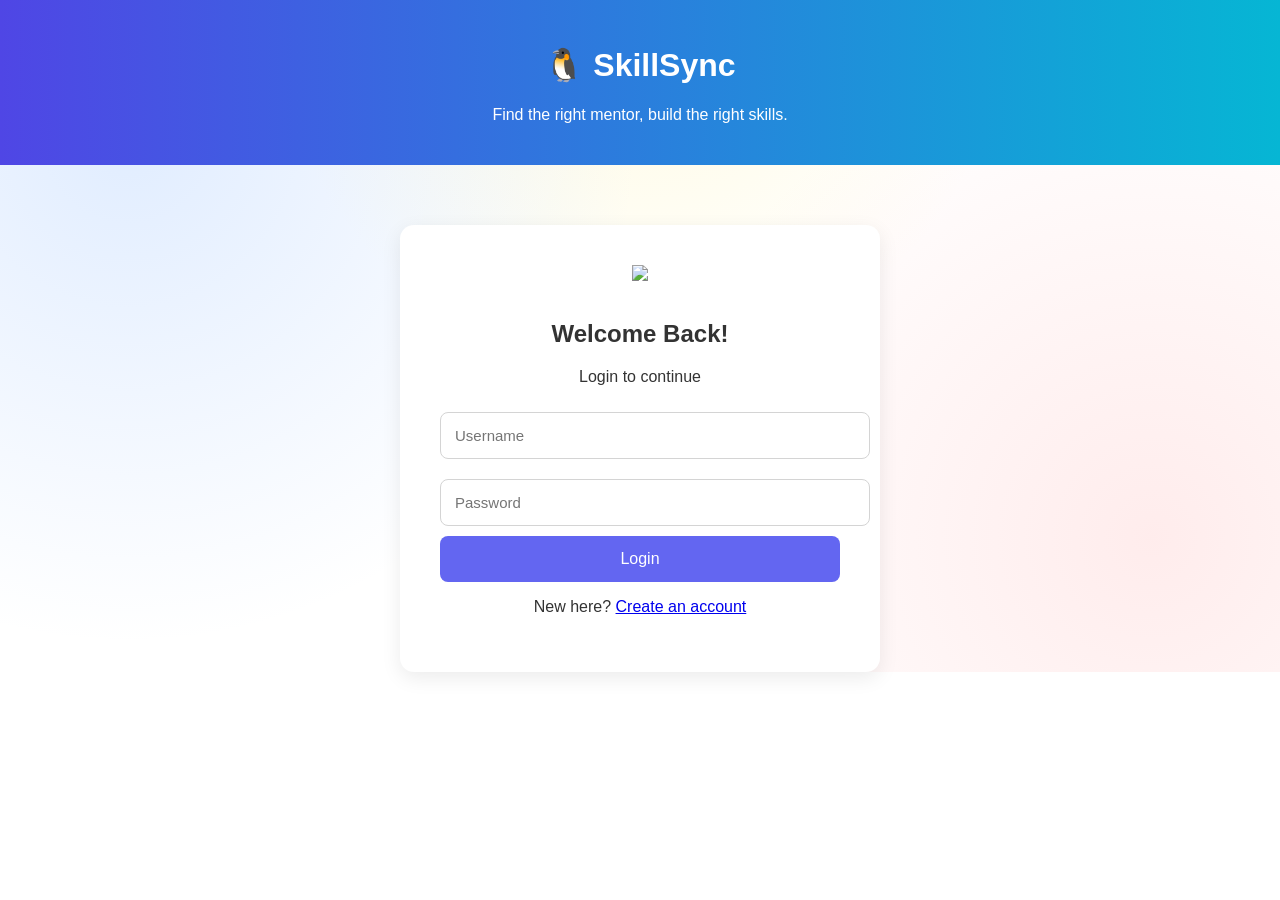
==== frontend/index.html @ cc206af9 "full stack" ====
<!DOCTYPE html>
<html lang="en">
<head>
    <meta charset="UTF-8">
    <title>SkillSync — Login</title>
    <link rel="stylesheet" href="style.css">
</head>

<body class="bg-pattern">

<header class="topbar">
    <h1>🐧 SkillSync</h1>
    <p class="tagline">Find the right mentor, build the right skills.</p>
</header>

<div class="container">
    <div class="auth-card">

        <img src="https://i.imgur.com/Y6bZf0v.png" class="mascot">

        <h2>Welcome Back!</h2>
        <p class="subtitle">Login to continue</p>

        <form id="loginForm">
            <input id="username" type="text" placeholder="Username" class="input-field">
            <input id="password" type="password" placeholder="Password" class="input-field">

            <button type="submit" class="btn primary-btn">Login</button>
        </form>

        <p class="switch-text">
            New here? <a href="#" class="link">Create an account</a>
        </p>
    </div>
</div>

<script>
// ------------------- LOGIN LOGIC -------------------
document.getElementById("loginForm").addEventListener("submit", async (e) => {
    e.preventDefault();

    const username = document.getElementById("username").value.trim();
    const password = document.getElementById("password").value.trim();

    const res = await fetch("http://127.0.0.1:8000/users/login", {
        method: "POST",
        headers: {"Content-Type": "application/json"},
        body: JSON.stringify({ username, password })
    });

    const data = await res.json();

    if (!res.ok) {
        alert(data.detail || "Login failed");
        return;
    }

    // Save details
    localStorage.setItem("token", data.token);
    localStorage.setItem("username", data.username);
    localStorage.setItem("role", data.role);

    window.location.href = "dashboard.html";
});
</script>

</body>
</html>
---- frontend/style.css ----
/* ========================
   GLOBAL + BACKGROUND
========================= */

body {
    margin: 0;
    font-family: "Segoe UI", sans-serif;
    color: #333;
}

/* Light geometric background pattern */
.bg-pattern {
    background: linear-gradient(135deg, #eef7ff, #ffffff);
    background-image:
        radial-gradient(circle at 10% 20%, rgba(134, 182, 255, 0.25) 0, transparent 40%),
        radial-gradient(circle at 90% 80%, rgba(255, 180, 180, 0.25) 0, transparent 40%),
        radial-gradient(circle at 50% 0%, rgba(255, 237, 134, 0.25) 0, transparent 40%);
    background-repeat: no-repeat;
}

/* ========================
   TOP BAR
========================= */
.topbar {
    background: linear-gradient(to right, #4f46e5, #06b6d4);
    padding: 25px;
    text-align: center;
    color: white;
    position: relative;
}

.logout-btn {
    position: absolute;
    top: 25px;
    right: 30px;
    padding: 8px 16px;
    border: none;
    background: #ef4444;
    color: white;
    border-radius: 8px;
    cursor: pointer;
}

/* ========================
   AUTH CARD
========================= */

.container {
    display: flex;
    justify-content: center;
    margin-top: 60px;
}

.auth-card {
    width: 400px;
    background: white;
    padding: 40px;
    border-radius: 14px;
    box-shadow: 0 6px 20px rgba(0,0,0,0.08);
    text-align: center;
}

.mascot {
    width: 120px;
    margin-bottom: 15px;
}

.role-selector {
    display: flex;
    justify-content: center;
    gap: 15px;
    margin-bottom: 20px;
}

.role-btn {
    padding: 10px 20px;
    border-radius: 8px;
    border: none;
    background: #e0e7ff;
    cursor: pointer;
    font-size: 14px;
}

.role-btn:hover {
    background: #c7d2fe;
}

/* Inputs */
.input-field {
    width: 100%;
    padding: 14px;
    margin: 10px 0;
    border-radius: 8px;
    border: 1px solid #d4d4d4;
    font-size: 15px;
}

/* Buttons */
.btn {
    width: 100%;
    padding: 14px;
    border-radius: 8px;
    border: none;
    cursor: pointer;
    font-size: 16px;
}

.primary-btn {
    background: #6366f1;
    color: white;
}

.primary-btn:hover {
    background: #4f46e5;
}

/* ========================
   DASHBOARD
========================= */

.mascot-small {
    width: 90px;
    display: block;
    margin: 0 auto 15px auto;
}

.welcome-section {
    text-align: center;
    margin-top: 40px;
}

.dashboard-grid {
    display: grid;
    grid-template-columns: repeat(auto-fit, minmax(320px, 1fr));
    padding: 30px;
    gap: 25px;
}

.dash-card {
    background: white;
    padding: 25px;
    border-radius: 14px;
    box-shadow: 0 8px 24px rgba(0,0,0,0.08);
}

.card-title {
    font-size: 22px;
}

.list {
    list-style: none;
    padding: 0;
}

.list-item {
    background: #f1f5f9;
    padding: 12px;
    border-radius: 8px;
    margin-bottom: 8px;
}

/* Dropdown */
.dropdown {
    appearance: none;
    background-image: url("https://cdn-icons-png.flaticon.com/512/2985/2985150.png");
    background-size: 18px;
    background-repeat: no-repeat;
    background-position: 95% center;
}
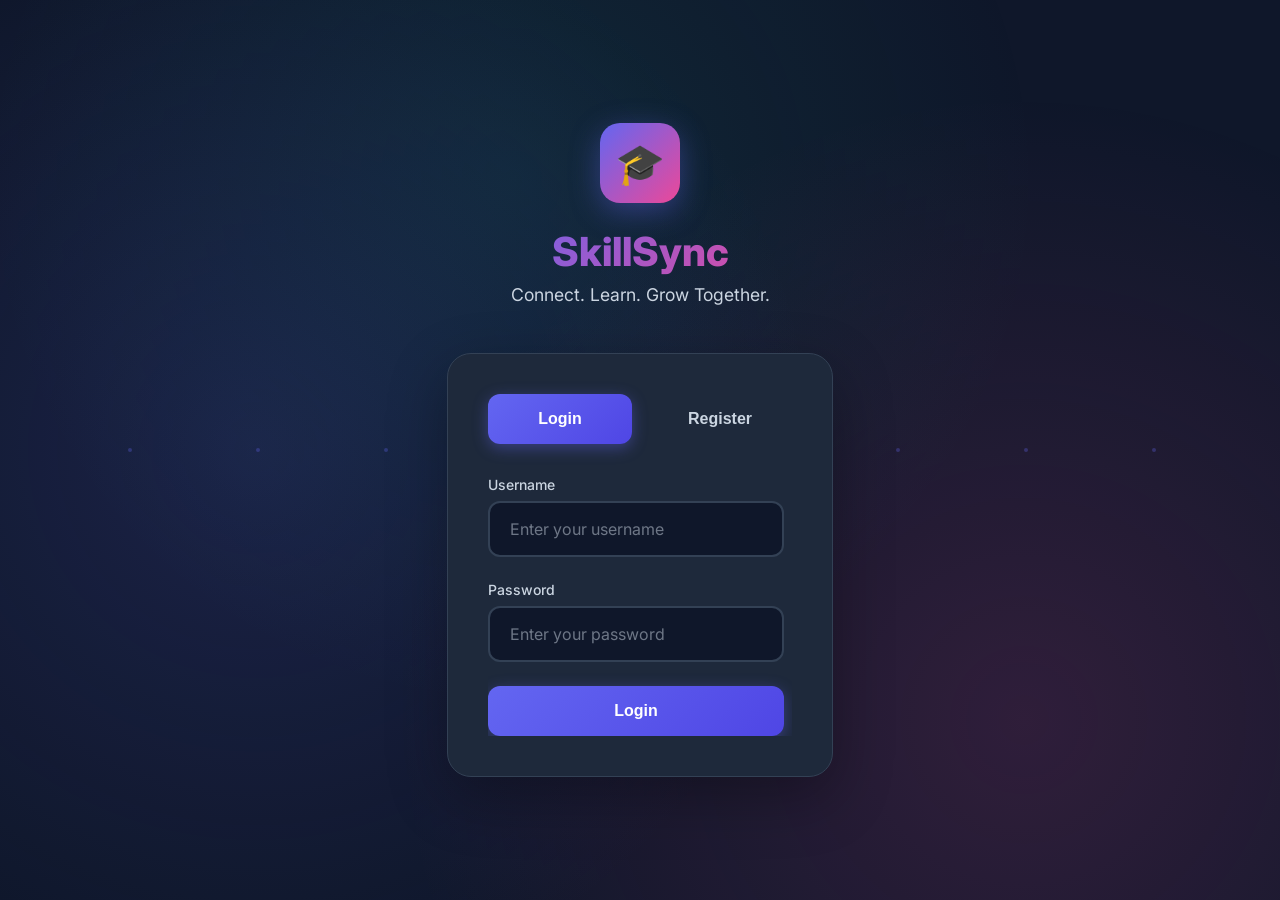
==== commit a700ff43: "new ui" ====
--- a/frontend/index.html
+++ b/frontend/index.html
@@ -1,68 +1,630 @@
 <!DOCTYPE html>
 <html lang="en">
 <head>
-    <meta charset="UTF-8">
-    <title>SkillSync — Login</title>
-    <link rel="stylesheet" href="style.css">
+  <meta charset="UTF-8">
+  <meta name="viewport" content="width=device-width, initial-scale=1.0">
+  <title>SkillSync - Login & Register</title>
+  <style>
+    @import url('https://fonts.googleapis.com/css2?family=Inter:wght@300;400;500;600;700;800&display=swap');
+    
+    * {
+      margin: 0;
+      padding: 0;
+      box-sizing: border-box;
+    }
+    
+    html, body {
+      margin: 0;
+      padding: 0;
+      overflow-y: auto;
+    }
+
+    .auth-card,
+    .auth-section {
+      height: auto;
+      max-height: none;
+    }
+    
+    :root {
+      --primary: #6366f1;
+      --primary-dark: #4f46e5;
+      --secondary: #ec4899;
+      --accent: #14b8a6;
+      --bg-dark: #0f172a;
+      --bg-card: #1e293b;
+      --bg-card-hover: #334155;
+      --text-primary: #f8fafc;
+      --text-secondary: #cbd5e1;
+      --border: #334155;
+      --success: #10b981;
+      --danger: #ef4444;
+    }
+    
+    body {
+      font-family: 'Inter', sans-serif;
+      background: var(--bg-dark);
+      color: var(--text-primary);
+      min-height: 100vh;
+      display: flex;
+      align-items: center;
+      justify-content: center;
+      overflow: hidden;
+      position: relative;
+    }
+    
+    /* Animated Background */
+    body::before {
+      content: '';
+      position: fixed;
+      top: 0;
+      left: 0;
+      width: 100%;
+      height: 100%;
+      background: 
+        radial-gradient(circle at 20% 50%, rgba(99, 102, 241, 0.15) 0%, transparent 50%),
+        radial-gradient(circle at 80% 80%, rgba(236, 72, 153, 0.15) 0%, transparent 50%),
+        radial-gradient(circle at 40% 20%, rgba(20, 184, 166, 0.1) 0%, transparent 50%);
+      animation: backgroundShift 20s ease infinite;
+      z-index: -1;
+    }
+    
+    @keyframes backgroundShift {
+      0%, 100% { opacity: 1; }
+      50% { opacity: 0.8; }
+    }
+    
+    /* Floating particles */
+    .particle {
+      position: fixed;
+      width: 4px;
+      height: 4px;
+      background: var(--primary);
+      border-radius: 50%;
+      opacity: 0.3;
+      animation: float-particle 20s infinite;
+    }
+    
+    @keyframes float-particle {
+      0%, 100% { transform: translateY(0) translateX(0); }
+      50% { transform: translateY(-100vh) translateX(50px); }
+    }
+    
+    .auth-container {
+      width: 100%;
+      max-width: 450px;
+      padding: 2rem;
+      z-index: 1;
+    }
+    
+    .brand-header {
+      text-align: center;
+      margin-bottom: 3rem;
+    }
+    
+    .logo-large {
+      width: 80px;
+      height: 80px;
+      margin: 0 auto 1.5rem;
+      background: linear-gradient(135deg, var(--primary), var(--secondary));
+      border-radius: 20px;
+      display: flex;
+      align-items: center;
+      justify-content: center;
+      font-size: 2.5rem;
+      animation: pulse 2s ease-in-out infinite;
+      box-shadow: 0 8px 30px rgba(99, 102, 241, 0.4);
+    }
+    
+    @keyframes pulse {
+      0%, 100% { transform: scale(1); }
+      50% { transform: scale(1.05); }
+    }
+    
+    .brand-title {
+      font-size: 2.5rem;
+      font-weight: 800;
+      background: linear-gradient(135deg, var(--primary), var(--secondary));
+      background-clip: text;
+      -webkit-background-clip: text;
+      color: transparent;
+      -webkit-text-fill-color: transparent;
+      margin-bottom: 0.5rem;
+    }
+    
+    .brand-subtitle {
+      color: var(--text-secondary);
+      font-size: 1.1rem;
+    }
+    
+    .auth-card {
+      background: var(--bg-card);
+      border: 1px solid var(--border);
+      border-radius: 24px;
+      padding: 2.5rem;
+      box-shadow: 0 20px 60px rgba(0, 0, 0, 0.3);
+      position: relative;
+      overflow: hidden;
+      max-height: 85vh;
+      display: flex;
+      flex-direction: column;
+    }
+    
+    .auth-tabs {
+      display: flex;
+      gap: 1rem;
+      margin-bottom: 2rem;
+    }
+    
+    .tab-btn {
+      flex: 1;
+      padding: 1rem;
+      background: transparent;
+      border: none;
+      color: var(--text-secondary);
+      font-size: 1rem;
+      font-weight: 600;
+      cursor: pointer;
+      border-radius: 12px;
+      transition: all 0.3s ease;
+      position: relative;
+    }
+    
+    .tab-btn.active {
+      background: linear-gradient(135deg, var(--primary), var(--primary-dark));
+      color: white;
+      box-shadow: 0 4px 15px rgba(99, 102, 241, 0.4);
+    }
+    
+    .tab-btn:not(.active):hover {
+      background: var(--bg-card-hover);
+    }
+    
+    .auth-section {
+      display: none;
+      overflow-y: auto;
+      flex: 1;
+      padding-right: 0.5rem;
+    }
+    
+    .auth-section.active {
+      display: block;
+      animation: fadeIn 0.3s ease;
+    }
+    
+    /* Custom scrollbar */
+    .auth-section::-webkit-scrollbar {
+      width: 8px;
+    }
+    
+    .auth-section::-webkit-scrollbar-track {
+      background: var(--bg-dark);
+      border-radius: 4px;
+    }
+    
+    .auth-section::-webkit-scrollbar-thumb {
+      background: var(--primary);
+      border-radius: 4px;
+    }
+    
+    .auth-section::-webkit-scrollbar-thumb:hover {
+      background: var(--primary-dark);
+    }
+    
+    @keyframes fadeIn {
+      from { opacity: 0; transform: translateY(10px); }
+      to { opacity: 1; transform: translateY(0); }
+    }
+    
+    .form-group {
+      margin-bottom: 1.5rem;
+    }
+    
+    .form-label {
+      display: block;
+      margin-bottom: 0.5rem;
+      color: var(--text-secondary);
+      font-weight: 500;
+      font-size: 0.875rem;
+    }
+    
+    .input-field {
+      width: 100%;
+      padding: 1rem 1.25rem;
+      background: var(--bg-dark);
+      border: 2px solid var(--border);
+      border-radius: 12px;
+      color: var(--text-primary);
+      font-size: 1rem;
+      transition: all 0.3s ease;
+      font-family: 'Inter', sans-serif;
+    }
+    
+    .input-field:focus {
+      outline: none;
+      border-color: var(--primary);
+      box-shadow: 0 0 0 4px rgba(99, 102, 241, 0.1);
+    }
+    
+    .input-field::placeholder {
+      color: var(--text-secondary);
+      opacity: 0.5;
+    }
+    
+    select.input-field {
+      cursor: pointer;
+    }
+    
+    textarea.input-field {
+      min-height: 100px;
+      resize: vertical;
+    }
+    
+    .btn {
+      width: 100%;
+      padding: 1rem 1.5rem;
+      border-radius: 12px;
+      border: none;
+      font-weight: 600;
+      font-size: 1rem;
+      cursor: pointer;
+      transition: all 0.3s ease;
+      position: relative;
+      overflow: hidden;
+    }
+    
+    .btn::before {
+      content: '';
+      position: absolute;
+      top: 50%;
+      left: 50%;
+      width: 0;
+      height: 0;
+      border-radius: 50%;
+      background: rgba(255, 255, 255, 0.2);
+      transform: translate(-50%, -50%);
+      transition: width 0.6s, height 0.6s;
+    }
+    
+    .btn:hover::before {
+      width: 300px;
+      height: 300px;
+    }
+    
+    .btn-primary {
+      background: linear-gradient(135deg, var(--primary), var(--primary-dark));
+      color: white;
+      box-shadow: 0 4px 15px rgba(99, 102, 241, 0.4);
+    }
+    
+    .btn-primary:hover {
+      transform: translateY(-2px);
+      box-shadow: 0 6px 20px rgba(99, 102, 241, 0.6);
+    }
+    
+    .btn-primary:active {
+      transform: translateY(0);
+    }
+    
+    .divider {
+      display: flex;
+      align-items: center;
+      text-align: center;
+      margin: 1.5rem 0;
+      color: var(--text-secondary);
+    }
+    
+    .divider::before,
+    .divider::after {
+      content: '';
+      flex: 1;
+      border-bottom: 1px solid var(--border);
+    }
+    
+    .divider span {
+      padding: 0 1rem;
+      font-size: 0.875rem;
+    }
+    
+    .error-message {
+      background: rgba(239, 68, 68, 0.1);
+      border: 1px solid var(--danger);
+      color: var(--danger);
+      padding: 1rem;
+      border-radius: 12px;
+      margin-bottom: 1rem;
+      font-size: 0.875rem;
+      display: none;
+    }
+    
+    .error-message.show {
+      display: block;
+      animation: shake 0.5s ease;
+    }
+    
+    @keyframes shake {
+      0%, 100% { transform: translateX(0); }
+      25% { transform: translateX(-10px); }
+      75% { transform: translateX(10px); }
+    }
+    
+    .success-message {
+      background: rgba(16, 185, 129, 0.1);
+      border: 1px solid var(--success);
+      color: var(--success);
+      padding: 1rem;
+      border-radius: 12px;
+      margin-bottom: 1rem;
+      font-size: 0.875rem;
+      display: none;
+    }
+    
+    .success-message.show {
+      display: block;
+      animation: fadeIn 0.3s ease;
+    }
+    
+    @media (max-width: 768px) {
+      .auth-container {
+        padding: 1rem;
+      }
+      
+      .auth-card {
+        padding: 1.5rem;
+      }
+      
+      .brand-title {
+        font-size: 2rem;
+      }
+    }
+  </style>
 </head>
 
-<body class="bg-pattern">
-
-<header class="topbar">
-    <h1>🐧 SkillSync</h1>
-    <p class="tagline">Find the right mentor, build the right skills.</p>
-</header>
-
-<div class="container">
+<body>
+  <!-- Floating particles -->
+  <div class="particle" style="left: 10%; animation-delay: 0s;"></div>
+  <div class="particle" style="left: 20%; animation-delay: 2s;"></div>
+  <div class="particle" style="left: 30%; animation-delay: 4s;"></div>
+  <div class="particle" style="left: 40%; animation-delay: 1s;"></div>
+  <div class="particle" style="left: 50%; animation-delay: 3s;"></div>
+  <div class="particle" style="left: 60%; animation-delay: 5s;"></div>
+  <div class="particle" style="left: 70%; animation-delay: 2.5s;"></div>
+  <div class="particle" style="left: 80%; animation-delay: 4.5s;"></div>
+  <div class="particle" style="left: 90%; animation-delay: 1.5s;"></div>
+
+  <div class="auth-container">
+    <div class="brand-header">
+      <div class="logo-large">🎓</div>
+      <h1 class="brand-title">SkillSync</h1>
+      <p class="brand-subtitle">Connect. Learn. Grow Together.</p>
+    </div>
+
     <div class="auth-card">
-
-        <img src="https://i.imgur.com/Y6bZf0v.png" class="mascot">
-
-        <h2>Welcome Back!</h2>
-        <p class="subtitle">Login to continue</p>
-
+      <div class="auth-tabs">
+        <button class="tab-btn active" id="loginTab">Login</button>
+        <button class="tab-btn" id="registerTab">Register</button>
+      </div>
+
+      <!-- Error/Success Messages -->
+      <div class="error-message" id="errorMessage"></div>
+      <div class="success-message" id="successMessage"></div>
+
+      <!-- LOGIN FORM -->
+      <div id="login-section" class="auth-section active">
         <form id="loginForm">
-            <input id="username" type="text" placeholder="Username" class="input-field">
-            <input id="password" type="password" placeholder="Password" class="input-field">
-
-            <button type="submit" class="btn primary-btn">Login</button>
+          <div class="form-group">
+            <label class="form-label">Username</label>
+            <input id="login-username" type="text" class="input-field" placeholder="Enter your username" required>
+          </div>
+          <div class="form-group">
+            <label class="form-label">Password</label>
+            <input id="login-password" type="password" class="input-field" placeholder="Enter your password" required>
+          </div>
+          <button type="submit" class="btn btn-primary">Login</button>
         </form>
-
-        <p class="switch-text">
-            New here? <a href="#" class="link">Create an account</a>
-        </p>
+      </div>
+
+      <!-- REGISTER FORM -->
+      <div id="register-section" class="auth-section">
+        <form id="registerForm">
+          <div class="form-group">
+            <label class="form-label">Username *</label>
+            <input id="reg-username" type="text" class="input-field" placeholder="Choose a username" required>
+          </div>
+          <div class="form-group">
+            <label class="form-label">Full Name *</label>
+            <input id="reg-name" type="text" class="input-field" placeholder="Enter your full name" required>
+          </div>
+          <div class="form-group">
+            <label class="form-label">Password *</label>
+            <input id="reg-password" type="password" class="input-field" placeholder="Create a password" required>
+          </div>
+          <div class="form-group">
+            <label class="form-label">I am a *</label>
+            <select id="reg-role" class="input-field" required>
+              <option value="mentee">Mentee (Looking for guidance)</option>
+              <option value="mentor">Mentor (Want to help others)</option>
+            </select>
+          </div>
+          <div class="form-group">
+            <label class="form-label">Phone Number</label>
+            <input id="reg-phone" type="text" class="input-field" placeholder="Your phone number (optional)">
+          </div>
+          <div class="form-group">
+            <label class="form-label">Experience Level</label>
+            <select id="reg-experience" class="input-field">
+              <option value="">Select experience level</option>
+              <option value="Beginner">Beginner</option>
+              <option value="Intermediate">Intermediate</option>
+              <option value="Advanced">Advanced</option>
+              <option value="Expert">Expert</option>
+            </select>
+          </div>
+          <div class="form-group">
+            <label class="form-label">Profile Summary</label>
+            <textarea id="reg-summary" class="input-field" placeholder="Tell us about yourself, your interests, and goals..."></textarea>
+          </div>
+          <button type="submit" class="btn btn-primary">Create Account</button>
+        </form>
+      </div>
     </div>
-</div>
-
-<script>
-// ------------------- LOGIN LOGIC -------------------
-document.getElementById("loginForm").addEventListener("submit", async (e) => {
-    e.preventDefault();
-
-    const username = document.getElementById("username").value.trim();
-    const password = document.getElementById("password").value.trim();
-
-    const res = await fetch("http://127.0.0.1:8000/users/login", {
-        method: "POST",
-        headers: {"Content-Type": "application/json"},
-        body: JSON.stringify({ username, password })
+  </div>
+
+  <script>
+    const API = "http://127.0.0.1:8000";
+
+    // Tab switching
+    const loginTab = document.getElementById("loginTab");
+    const registerTab = document.getElementById("registerTab");
+    const loginSection = document.getElementById("login-section");
+    const registerSection = document.getElementById("register-section");
+    const errorMessage = document.getElementById("errorMessage");
+    const successMessage = document.getElementById("successMessage");
+
+    loginTab.addEventListener("click", () => {
+      loginTab.classList.add("active");
+      registerTab.classList.remove("active");
+      loginSection.classList.add("active");
+      registerSection.classList.remove("active");
+      clearMessages();
     });
 
-    const data = await res.json();
-
-    if (!res.ok) {
-        alert(data.detail || "Login failed");
+    registerTab.addEventListener("click", () => {
+      registerTab.classList.add("active");
+      loginTab.classList.remove("active");
+      registerSection.classList.add("active");
+      loginSection.classList.remove("active");
+      clearMessages();
+    });
+
+    function showError(message) {
+      errorMessage.textContent = message;
+      errorMessage.classList.add("show");
+      successMessage.classList.remove("show");
+      setTimeout(() => errorMessage.classList.remove("show"), 5000);
+    }
+
+    function showSuccess(message) {
+      successMessage.textContent = message;
+      successMessage.classList.add("show");
+      errorMessage.classList.remove("show");
+    }
+
+    function clearMessages() {
+      errorMessage.classList.remove("show");
+      successMessage.classList.remove("show");
+    }
+
+    // LOGIN
+    document.getElementById("loginForm").addEventListener("submit", async (e) => {
+      e.preventDefault();
+      clearMessages();
+      
+      const username = document.getElementById("login-username").value.trim();
+      const password = document.getElementById("login-password").value.trim();
+
+      if (!username || !password) {
+        showError("Please fill in all fields");
         return;
-    }
-
-    // Save details
-    localStorage.setItem("token", data.token);
-    localStorage.setItem("username", data.username);
-    localStorage.setItem("role", data.role);
-
-    window.location.href = "dashboard.html";
-});
-</script>
-
+      }
+
+      try {
+        const res = await fetch(`${API}/users/login`, {
+          method: "POST",
+          headers: { "Content-Type": "application/json" },
+          body: JSON.stringify({ username, password })
+        });
+
+        const data = await res.json();
+
+        if (!res.ok) {
+          showError(data.detail || "Login failed");
+          return;
+        }
+
+        localStorage.setItem("token", data.token);
+        localStorage.setItem("username", data.username);
+        localStorage.setItem("role", data.role);
+        
+        showSuccess("Login successful! Redirecting...");
+        setTimeout(() => {
+          window.location.href = "dashboard.html";
+        }, 1000);
+      } catch (err) {
+        showError("Connection error. Please try again.");
+        console.error(err);
+      }
+    });
+
+    // REGISTER
+    document.getElementById("registerForm").addEventListener("submit", async (e) => {
+      e.preventDefault();
+      clearMessages();
+
+      const username = document.getElementById("reg-username").value.trim();
+      const name = document.getElementById("reg-name").value.trim();
+      const password = document.getElementById("reg-password").value.trim();
+      const role = document.getElementById("reg-role").value;
+
+      if (!username || !name || !password || !role) {
+        showError("Please fill in all required fields");
+        return;
+      }
+
+      const payload = {
+        username,
+        name,
+        password,
+        role,
+        phone_number: document.getElementById("reg-phone").value.trim(),
+        experience_level: document.getElementById("reg-experience").value,
+        profile_summary: document.getElementById("reg-summary").value.trim()
+      };
+
+      try {
+        const res = await fetch(`${API}/users/register`, {
+          method: "POST",
+          headers: { "Content-Type": "application/json" },
+          body: JSON.stringify(payload)
+        });
+
+        const data = await res.json();
+
+        if (!res.ok) {
+          showError(data.detail || "Registration failed");
+          return;
+        }
+
+        showSuccess("Account created! Logging you in...");
+
+        // Auto login
+        const loginRes = await fetch(`${API}/users/login`, {
+          method: "POST",
+          headers: { "Content-Type": "application/json" },
+          body: JSON.stringify({ username: payload.username, password: payload.password })
+        });
+
+        const loginData = await loginRes.json();
+        
+        if (!loginRes.ok) {
+          showError("Account created but login failed. Please login manually.");
+          setTimeout(() => {
+            loginTab.click();
+          }, 2000);
+          return;
+        }
+
+        localStorage.setItem("token", loginData.token);
+        localStorage.setItem("username", loginData.username);
+        localStorage.setItem("role", loginData.role);
+        
+        setTimeout(() => {
+          window.location.href = "dashboard.html";
+        }, 1500);
+      } catch (err) {
+        showError("Connection error. Please try again.");
+        console.error(err);
+      }
+    });
+  </script>
 </body>
-</html>
+</html>
